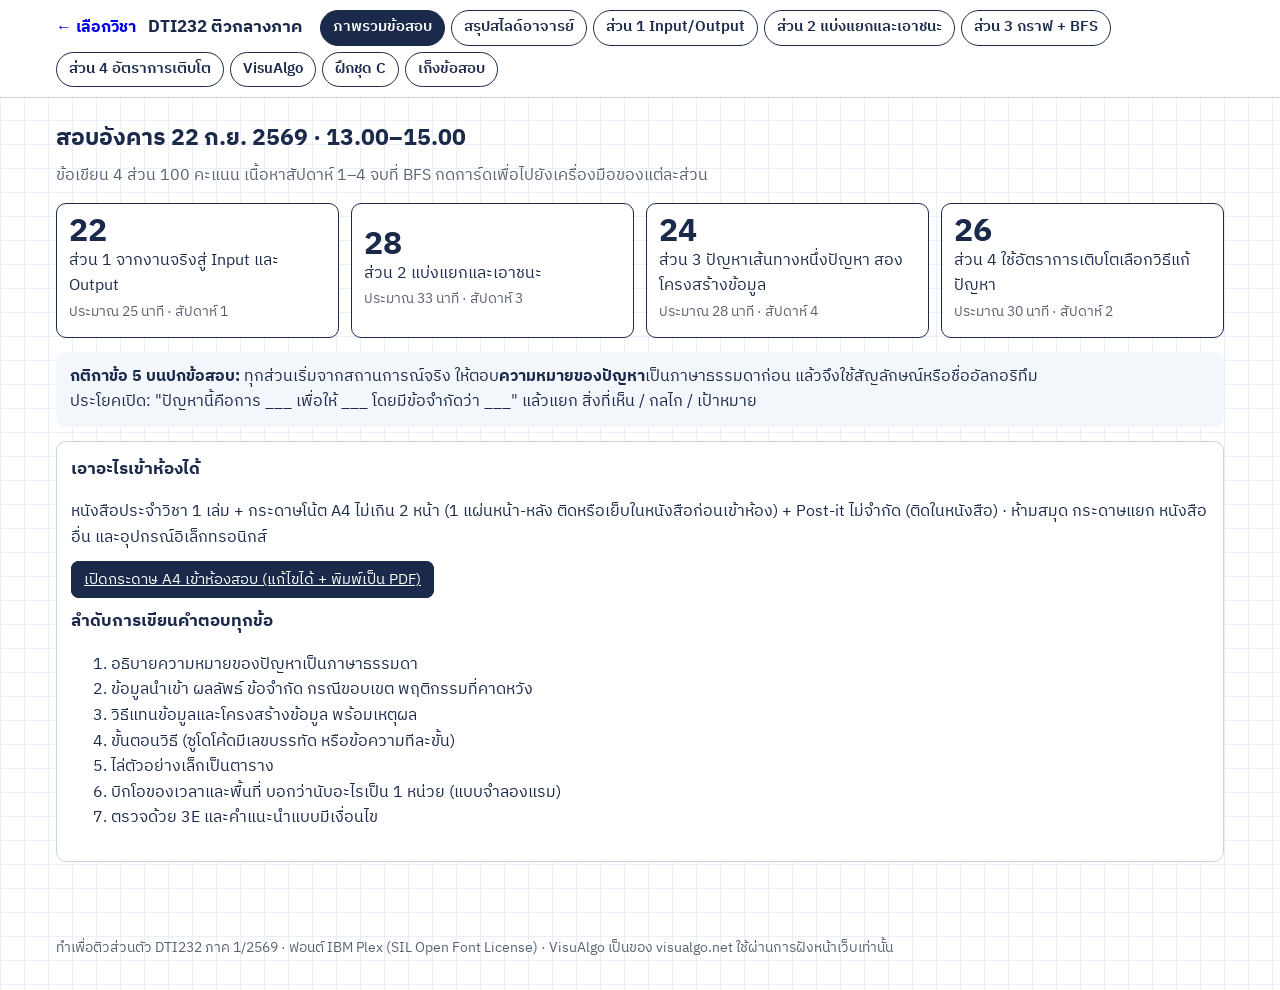
==== dti232/index.html @ 4b749c67 "Expand DTI232 tutor into multi-subject TutorHub" ====
<!DOCTYPE html>
<html lang="th">
<head>
<meta charset="utf-8">
<meta name="viewport" content="width=device-width, initial-scale=1, viewport-fit=cover">
<title>DTI232 ติวสอบกลางภาค</title>
<style>
@font-face{font-family:Plex;src:url(../fonts/ibm-plex-sans-thai-thai-400-normal.woff2);font-weight:400;unicode-range:U+0E00-0E7F}
@font-face{font-family:Plex;src:url(../fonts/ibm-plex-sans-thai-thai-600-normal.woff2);font-weight:600;unicode-range:U+0E00-0E7F}
@font-face{font-family:Plex;src:url(../fonts/ibm-plex-sans-thai-thai-700-normal.woff2);font-weight:700;unicode-range:U+0E00-0E7F}
@font-face{font-family:Plex;src:url(../fonts/ibm-plex-sans-thai-latin-400-normal.woff2);font-weight:400}
@font-face{font-family:Plex;src:url(../fonts/ibm-plex-sans-thai-latin-600-normal.woff2);font-weight:600}
@font-face{font-family:Plex;src:url(../fonts/ibm-plex-sans-thai-latin-700-normal.woff2);font-weight:700}
@font-face{font-family:PlexMono;src:url(../fonts/ibm-plex-mono-latin-400-normal.woff2);font-weight:400}
@font-face{font-family:PlexMono;src:url(../fonts/ibm-plex-mono-latin-600-normal.woff2);font-weight:600}
:root{
  --paper:#FFFFFF;--grid:#E8EFF8;--ink:#1B2A4A;--graphite:#5A6270;--line:#C9D3E0;--soft:#F3F7FC;
  --undiscovered:#C7CDD6;--discovered:#FFD84D;--explored:#34A56F;--focus:#2F6FEB;--warn:#C2410C;
  --sans:Plex,"Noto Sans Thai","Sukhumvit Set",Tahoma,sans-serif;--mono:PlexMono,ui-monospace,Menlo,Consolas,monospace;
}
@media (prefers-color-scheme:dark){:root{
  --paper:#0F1726;--grid:#17223A;--ink:#E4EAF5;--graphite:#9AA6B8;--line:#2C3A55;--soft:#16213A;
  --undiscovered:#4A5568;--discovered:#E5B800;--explored:#2F9A66;--focus:#6FA0FF;--warn:#FB923C;}}
*,*::before,*::after{box-sizing:border-box}
body{margin:0;font-family:var(--sans);color:var(--ink);font-size:16px;line-height:1.6;background-color:var(--paper);
  background-image:linear-gradient(var(--grid) 1px,transparent 1px),linear-gradient(90deg,var(--grid) 1px,transparent 1px);background-size:24px 24px}
.top{position:sticky;top:0;z-index:5;background:var(--paper);border-bottom:1.5px solid var(--line)}
.top .in{max-width:1200px;margin:0 auto;padding:10px 16px;display:flex;gap:6px;flex-wrap:wrap;align-items:center}
.top h1{font-size:1.05rem;margin:0 12px 0 0;white-space:nowrap}
.top button{font:inherit;font-size:.92rem;font-weight:600;border:1.5px solid var(--ink);background:var(--paper);color:var(--ink);padding:5px 12px;border-radius:999px;cursor:pointer}
.top button[aria-selected=true]{background:var(--ink);color:var(--paper)}
main{max-width:1200px;margin:0 auto;padding:18px 16px 60px}
.panel{display:none}.panel.on{display:block}
h2{font-size:1.45rem;margin:4px 0 6px}
h3{font-size:1.08rem;margin:0 0 8px}
.lead{color:var(--graphite);max-width:75ch;margin:0 0 14px}
.sheet{background:var(--paper);border:1.5px solid var(--line);border-radius:10px;padding:14px;margin-bottom:16px}
.bench{display:grid;grid-template-columns:minmax(0,1fr) minmax(0,1.1fr);gap:16px}
@media (max-width:880px){.bench{grid-template-columns:1fr}}
.row{display:flex;gap:8px;flex-wrap:wrap;align-items:center;margin:8px 0}
.btn{font:inherit;font-size:.93rem;border:1.5px solid var(--ink);background:var(--paper);color:var(--ink);padding:5px 12px;border-radius:8px;cursor:pointer}
.btn.main{background:var(--ink);color:var(--paper)}.btn:disabled{opacity:.4;cursor:default}
button:focus-visible,select:focus-visible,input:focus-visible,summary:focus-visible{outline:3px solid var(--focus);outline-offset:2px}
select,input[type=text],input[type=number]{font:inherit;border:1.5px solid var(--line);background:var(--paper);color:var(--ink);border-radius:8px;padding:5px 8px}
input.mono,input[type=number]{font-family:var(--mono)}
.hint{color:var(--graphite);font-size:.9rem;margin:6px 0 0}
.scroll{overflow-x:auto}
table{border-collapse:collapse;font-size:.92rem}
.t{width:100%}.t th,.t td{border:1px solid var(--line);padding:5px 8px;text-align:left;vertical-align:top}
.t th{background:var(--soft);font-weight:600}
.t tr.now td{background:color-mix(in srgb,var(--discovered) 24%,transparent)}
.mx td,.mx th{width:34px;height:34px;text-align:center;border:1px solid var(--line);font-family:var(--mono)}
.mx th{color:var(--graphite);font-weight:400}
.mx td button{width:100%;height:100%;border:0;background:transparent;color:var(--ink);font:inherit;cursor:pointer}
.mx td.one button{font-weight:600}.mx td.diag{background:var(--soft)}
.mx tr.scan td{background:color-mix(in srgb,var(--discovered) 30%,transparent)}
.mx td.hit{background:var(--discovered)!important;color:#1B2A4A}
.mono{font-family:var(--mono)}
pre.code{font-family:var(--mono);font-size:.84rem;background:var(--soft);border-radius:8px;padding:10px;margin:8px 0 0;overflow-x:auto;line-height:1.5}
pre.code .hl{background:var(--discovered);color:#1B2A4A;border-radius:3px}
.legend{display:flex;gap:14px;flex-wrap:wrap;font-size:.88rem;color:var(--graphite)}
.dot{display:inline-block;width:12px;height:12px;border-radius:50%;margin-right:5px;vertical-align:-1px;border:1.5px solid var(--ink)}
.queue{display:flex;gap:4px;flex-wrap:wrap;min-height:32px;align-items:center;font-family:var(--mono)}
.queue span{border:1.5px solid var(--ink);padding:1px 10px;border-radius:6px;background:var(--discovered);color:#1B2A4A}
.queue em{color:var(--graphite);font-style:normal}
svg text{font-family:var(--mono)}
.facts{display:grid;grid-template-columns:repeat(auto-fit,minmax(140px,1fr));gap:8px;margin-top:10px}
.fact{border:1px dashed var(--line);border-radius:8px;padding:7px}.fact b{display:block;font-size:1.1rem}.fact small{color:var(--graphite)}
.alist{font-family:var(--mono);font-size:.92rem;line-height:1.7}
.lvl{display:flex;gap:8px;flex-wrap:wrap;margin:6px 0}.lvlname{font-size:.85rem;color:var(--graphite);width:100%}
.chunk{display:flex;border:1.5px solid var(--ink);border-radius:6px;overflow:hidden;font-family:var(--mono)}
.chunk span{padding:2px 8px;border-right:1px solid var(--line)}.chunk span:last-child{border-right:0}
.chunk.new{background:color-mix(in srgb,var(--explored) 22%,transparent)}
.log{font-size:.92rem;margin:6px 0 0;padding-left:18px}
.ok{color:var(--explored);font-weight:600}.bad{color:var(--warn);font-weight:600}
.parts{display:grid;grid-template-columns:repeat(auto-fit,minmax(230px,1fr));gap:12px}
.part{border:1.5px solid var(--ink);border-radius:10px;padding:12px;background:var(--paper);cursor:pointer;text-align:left;font:inherit;color:inherit}
.part b.pts{font-size:2rem;line-height:1;display:block}
.rule{border-left:0;background:var(--soft);border-radius:10px;padding:12px 14px;margin:14px 0}
details{border:1.5px solid var(--line);border-radius:10px;padding:8px 12px;margin:8px 0;background:var(--paper)}
details summary{cursor:pointer;font-weight:600}
details[open] summary{margin-bottom:6px}
.frame{width:100%;height:640px;border:1.5px solid var(--line);border-radius:10px;background:#fff}
.bars{display:grid;gap:6px;margin-top:8px}
.bar{display:grid;grid-template-columns:210px 1fr 150px;gap:8px;align-items:center;font-size:.9rem}
.bar i{display:block;height:16px;background:var(--ink);border-radius:3px}
.bar.best i{background:var(--explored)}
@media (max-width:640px){.bar{grid-template-columns:1fr}.frame{height:520px}}
footer{max-width:1200px;margin:0 auto;padding:0 16px 30px;color:var(--graphite);font-size:.85rem}
@media (prefers-reduced-motion:reduce){*{transition:none!important}}
</style>
<style>
.alv{display:flex;flex-direction:column;gap:6px;font-family:var(--mono)}
.alrow{display:flex;align-items:center;gap:0;flex-wrap:wrap;opacity:.25}
.alrow.on{opacity:1}.alrow.cur{background:color-mix(in srgb,var(--discovered) 25%,transparent);border-radius:6px}
.alhead{width:34px;height:30px;border:1.8px solid var(--ink);display:grid;place-items:center;font-weight:600;background:var(--soft)}
.alarrow{width:22px;height:2px;background:var(--ink);position:relative;margin:0 2px}
.alarrow::after{content:"";position:absolute;right:-1px;top:-4px;border-left:7px solid var(--ink);border-top:5px solid transparent;border-bottom:5px solid transparent}
.alnode{width:30px;height:30px;border:1.8px solid var(--warn);border-radius:50%;display:grid;place-items:center;color:var(--warn);font-weight:600}
.alnull{color:var(--warn);font-weight:600;margin-left:2px}
.kind{display:inline-block;border:1.5px solid var(--ink);border-radius:999px;padding:1px 10px;font-weight:600;font-size:.9rem}
.anim{position:relative;height:330px;margin-top:10px;border-bottom:1.5px solid var(--line)}
.anim .lab{position:absolute;left:0;font-size:.8rem;color:var(--graphite)}
.bar2{position:absolute;bottom:0;display:flex;align-items:flex-end;justify-content:center;transition:transform .35s ease,height .35s ease,background-color .2s;border-radius:4px 4px 0 0;background:var(--undiscovered);color:#1B2A4A;font-family:var(--mono);font-size:.8rem;font-weight:600}
.bar2 span{transform:translateY(-100%);position:absolute;top:0;color:var(--ink)}
.bar2.left{background:#8FB8F0}.bar2.right{background:#F2B880}.bar2.cmp{background:var(--discovered);outline:2.5px solid var(--ink)}
.bar2.placed{background:var(--explored)}.bar2.sorted{background:var(--explored)}.bar2.dim{opacity:.35}
.msg{font-size:1rem;min-height:1.6em;margin:8px 0}
.slides{counter-reset:s}
.sl{display:grid;grid-template-columns:44px 1fr auto;gap:10px;padding:7px 0;border-bottom:1px solid var(--line);align-items:start}
.sl .n{font-family:var(--mono);color:var(--graphite)}
.tag{font-size:.8rem;border-radius:999px;padding:1px 8px;border:1px solid var(--line);white-space:nowrap}
.tag.in{background:color-mix(in srgb,var(--explored) 20%,transparent)}.tag.out{color:var(--graphite)}
@media (prefers-reduced-motion:reduce){.bar2{transition:none}}
</style>
</head>
<body>
<div class="top"><div class="in" role="tablist">
  <a href="../index.html" style="font-weight:700;text-decoration:none;margin-right:6px">← เลือกวิชา</a>
  <h1>DTI232 ติวกลางภาค</h1>
  <button role="tab" aria-selected="true" data-tab="home">ภาพรวมข้อสอบ</button>
  <button role="tab" aria-selected="false" data-tab="slides">สรุปสไลด์อาจารย์</button>
  <button role="tab" aria-selected="false" data-tab="p1">ส่วน 1 Input/Output</button>
  <button role="tab" aria-selected="false" data-tab="p2">ส่วน 2 แบ่งแยกและเอาชนะ</button>
  <button role="tab" aria-selected="false" data-tab="p3">ส่วน 3 กราฟ + BFS</button>
  <button role="tab" aria-selected="false" data-tab="p4">ส่วน 4 อัตราการเติบโต</button>
  <button role="tab" aria-selected="false" data-tab="va">VisuAlgo</button>
  <button role="tab" aria-selected="false" data-tab="px">ฝึกชุด C</button>
  <button role="tab" aria-selected="false" data-tab="predict">เก็งข้อสอบ</button>
</div></div>

<main>
<!-- ============ HOME ============ -->
<section class="panel on" id="home">
  <h2>สอบอังคาร 22 ก.ย. 2569 · 13.00–15.00</h2>
  <p class="lead">ข้อเขียน 4 ส่วน 100 คะแนน เนื้อหาสัปดาห์ 1–4 จบที่ BFS กดการ์ดเพื่อไปยังเครื่องมือของแต่ละส่วน</p>
  <div class="parts">
    <button class="part" data-go="p1"><b class="pts">22</b>ส่วน 1 จากงานจริงสู่ Input และ Output<br><small class="hint">ประมาณ 25 นาที · สัปดาห์ 1</small></button>
    <button class="part" data-go="p2"><b class="pts">28</b>ส่วน 2 แบ่งแยกและเอาชนะ<br><small class="hint">ประมาณ 33 นาที · สัปดาห์ 3</small></button>
    <button class="part" data-go="p3"><b class="pts">24</b>ส่วน 3 ปัญหาเส้นทางหนึ่งปัญหา สองโครงสร้างข้อมูล<br><small class="hint">ประมาณ 28 นาที · สัปดาห์ 4</small></button>
    <button class="part" data-go="p4"><b class="pts">26</b>ส่วน 4 ใช้อัตราการเติบโตเลือกวิธีแก้ปัญหา<br><small class="hint">ประมาณ 30 นาที · สัปดาห์ 2</small></button>
  </div>
  <div class="rule"><b>กติกาข้อ 5 บนปกข้อสอบ:</b> ทุกส่วนเริ่มจากสถานการณ์จริง ให้ตอบ<b>ความหมายของปัญหา</b>เป็นภาษาธรรมดาก่อน แล้วจึงใช้สัญลักษณ์หรือชื่ออัลกอริทึม<br>ประโยคเปิด: "ปัญหานี้คือการ ___ เพื่อให้ ___ โดยมีข้อจำกัดว่า ___" แล้วแยก สิ่งที่เห็น / กลไก / เป้าหมาย</div>
  <div class="sheet">
    <h3>เอาอะไรเข้าห้องได้</h3>
    <p>หนังสือประจำวิชา 1 เล่ม + กระดาษโน้ต A4 ไม่เกิน 2 หน้า (1 แผ่นหน้า-หลัง ติดหรือเย็บในหนังสือก่อนเข้าห้อง) + Post-it ไม่จำกัด (ติดในหนังสือ) · ห้ามสมุด กระดาษแยก หนังสืออื่น และอุปกรณ์อิเล็กทรอนิกส์</p>
    <p><a class="btn main" href="a4.html" target="_blank" rel="noopener">เปิดกระดาษ A4 เข้าห้องสอบ (แก้ไขได้ + พิมพ์เป็น PDF)</a></p>
    <h3 style="margin-top:12px">ลำดับการเขียนคำตอบทุกข้อ</h3>
    <ol>
      <li>อธิบายความหมายของปัญหาเป็นภาษาธรรมดา</li>
      <li>ข้อมูลนำเข้า ผลลัพธ์ ข้อจำกัด กรณีขอบเขต พฤติกรรมที่คาดหวัง</li>
      <li>วิธีแทนข้อมูลและโครงสร้างข้อมูล พร้อมเหตุผล</li>
      <li>ขั้นตอนวิธี (ซูโดโค้ดมีเลขบรรทัด หรือข้อความทีละขั้น)</li>
      <li>ไล่ตัวอย่างเล็กเป็นตาราง</li>
      <li>บิกโอของเวลาและพื้นที่ บอกว่านับอะไรเป็น 1 หน่วย (แบบจำลองแรม)</li>
      <li>ตรวจด้วย 3E และคำแนะนำแบบมีเงื่อนไข</li>
    </ol>
  </div>
</section>

<!-- ============ PROF SLIDES ============ -->
<section class="panel" id="slides">
  <h2>สรุปสไลด์อาจารย์ 2 ชุด และจะดูตัวอย่างได้ที่ไหน</h2>
  <p class="lead">ใช้คู่กับสไลด์ติวที่ทำไว้ แถบสีเขียว = ออกสอบ · สีเทา = สัปดาห์หลังกลางภาค ไม่ต้องอ่าน</p>
  <div class="sheet"><h3>ชุดที่ 1 · อัลกอริทึมสำหรับกราฟ I (15 หน้า)</h3><div class="slides" id="sg"></div></div>
  <div class="sheet"><h3>ชุดที่ 2 · The 1,000 Chicken Logistics Mission (13 หน้า)</h3><div class="slides" id="sc"></div></div>
</section>

<!-- ============ PART 1 ============ -->
<section class="panel" id="p1">
  <h2>ส่วน 1 · จากงานจริงสู่ Input และ Output</h2>
  <p class="lead">อ่านสถานการณ์ ลองเขียนคำตอบบนกระดาษก่อน แล้วค่อยเปิดดูตัวอย่างคำตอบ</p>
  <div class="sheet">
    <h3>แม่แบบ (แบบหนังสือหน้า 15)</h3>
    <pre class="code">Input : กำหนดให้ C เป็นเซตของ ___ โดยที่ C = {c1, c2, …, cN} และ ci = (รหัส, ___, ___)
Output: ___ โดยที่ ___          เช่น C' = {c'1 ≤ c'2 ≤ … ≤ c'N}  หรือ  "ตำแหน่ง / null"
Constraints: ขนาดสูงสุด · ความจุ · ทรัพยากรที่ใช้พร้อมกันได้
Edge cases : ไม่มีข้อมูล · มี 1 ตัว · ซ้ำหมด · ติดลบหมด · ไม่พบ · เกินความจุ
Expected   : ต้องจบการทำงาน · ไม่มีข้อมูลหาย/ซ้ำ</pre>
  </div>
  <div id="scen"></div>
</section>

<!-- ============ PART 2 ============ -->
<section class="panel" id="p2">
  <h2>ส่วน 2 · แบ่งแยกและเอาชนะ</h2>
  <p class="lead">แบ่ง → แก้ย่อยจนถึงกรณีฐาน → รวม · ใส่ข้อมูลเองได้ทุกเครื่องมือ</p>

  <div class="sheet">
    <h3>Merge Sort แบบแอนิเมชัน</h3>
    <label for="msin">ข้อมูล (คั่นด้วยจุลภาค 2–16 ตัว)</label>
    <input type="text" class="mono" id="msin" style="width:100%" value="180, 95, 240, 60, 130, 75, 150, 70">
    <div class="row">
      <button class="btn" data-ms="180, 95, 240, 60, 130, 75, 150, 70">การบ้าน 8 โซน</button>
      <button class="btn" data-ms="52, 38, 71, 45, 60, 33, 49, 58">ชุด C รถ 8 คัน</button>
      <button class="btn" data-ms="45, 12, 88, 30, 67, 5, 23, 50">ชุด A</button>
      <button class="btn" data-ms="38, 27, 43, 3, 9, 82, 10">7 ตัว (จำนวนคี่)</button>
      <button class="btn main" id="msGo">ใช้ข้อมูลนี้</button>
    </div>
    <div class="row">
      <button class="btn" id="aPrev">ย้อน</button>
      <button class="btn main" id="aPlay">เล่น</button>
      <button class="btn" id="aNext">ขั้นถัดไป</button>
      <button class="btn" id="aEnd">ข้ามไปจบ</button>
      <label>ความเร็ว <input type="range" id="aSpeed" min="150" max="1600" value="700" style="vertical-align:middle"></label>
    </div>
    <div class="legend"><span><i class="dot" style="background:#8FB8F0"></i>ส่วนซ้าย</span><span><i class="dot" style="background:#F2B880"></i>ส่วนขวา</span><span><i class="dot" style="background:var(--discovered)"></i>กำลังเทียบ</span><span><i class="dot" style="background:var(--explored)"></i>รวมเสร็จ/เรียงแล้ว</span></div>
    <div class="msg" id="aMsg"></div>
    <div class="anim" id="anim"></div>
    <p class="hint" id="aStat"></p>
    <details><summary>Merge Sort แบบเขียนเป็นข้อความ ห้ามวาดรูป (Task 2)</summary>
<pre class="code">Input : C = c1, …, cN ที่ยังไม่เรียง       Output: C' โดยที่ c'1 ≤ c'2 ≤ … ≤ c'N
ขั้นที่ 1 แบ่ง C เป็น C_left = c1…c⌊N/2⌋ และ C_right = c⌊N/2⌋+1…cN
ขั้นที่ 2 ทำขั้นที่ 1 ซ้ำกับแต่ละส่วนจนเหลือข้อมูล 1 ตัว (1 ตัวถือว่าเรียงแล้ว = กรณีฐาน)
ขั้นที่ 3 รวมสองส่วนที่เรียงแล้ว: ตั้ง i = 1, j = 1
          ถ้า C_left[i] ≤ C_right[j] ต่อ C_left[i] ท้ายผลลัพธ์ แล้ว i = i + 1
          มิฉะนั้น ต่อ C_right[j] ท้ายผลลัพธ์ แล้ว j = j + 1
          เมื่อส่วนใดหมด ต่อข้อมูลที่เหลือของอีกส่วนทั้งหมดท้ายผลลัพธ์
ขั้นที่ 4 ทำขั้นที่ 3 กับคู่ที่แบ่งมาจากส่วนเดียวกัน จากเล็กไปใหญ่ จนเหลือลำดับเดียว</pre></details>
  </div>

  <div class="sheet">
    <h3>Merge Sort แบบต้นไม้ (เหมือนเขียนในกระดาษ)</h3>
    <div id="msDivide"></div>
    <div class="row"><button class="btn" id="msPrev">ย้อน</button><button class="btn main" id="msNext">รวมคู่ถัดไป</button><button class="btn" id="msAll">แสดงทั้งหมด</button></div>
    <div id="msMerge"></div><ol class="log" id="msLog"></ol><p class="hint" id="msSum"></p>
  </div>

  <div class="sheet">
    <h3>Binary Search บนผลลัพธ์ที่เรียงแล้ว</h3>
    <div class="row"><label for="bsT">ค้นหา</label><input type="text" class="mono" id="bsT" value="130" style="width:110px"><button class="btn main" id="bsGo">ค้น</button></div>
    <div class="scroll"><table class="t" id="bsTable"></table></div><p class="hint" id="bsSum"></p>
  </div>

  <div class="sheet">
    <h3>Karatsuba ทุกการเรียกซ้ำ</h3>
    <div class="row"><label for="kx">X</label><input type="text" class="mono" id="kx" value="1234" style="width:130px"><label for="ky">Y</label><input type="text" class="mono" id="ky" value="5678" style="width:130px"></div>
    <div class="row">
      <button class="btn" data-k="12,56">12 × 56</button><button class="btn" data-k="1234,5678">1234 × 5678</button>
      <button class="btn" data-k="123,45">123 × 45 หลักคี่</button><button class="btn" data-k="38,47">38 × 47</button>
      <button class="btn" data-k="1356,2461">1356 × 2461</button><button class="btn main" id="kGo">คำนวณ</button>
    </div>
    <div class="row"><button class="btn" id="kPrev">ย้อน</button><button class="btn main" id="kNext">เปิดการเรียกถัดไป</button><button class="btn" id="kAll">แสดงทั้งหมด</button></div>
    <div class="scroll"><table class="t" id="ktable"></table></div><p class="hint" id="ksum"></p>
    <details><summary>ความหมาย + ซูโดโค้ด</summary>
<pre class="code">ผ่าเลข X = a·10^k + b , Y = c·10^k + d
XY = ac·10^2k + (ad+bc)·10^k + bd       ← ต้องคูณ 4 ครั้ง
แต่ ad+bc = (a+b)(c+d) − ac − bd        ← เหลือ 3 ครั้ง: P=ac  Q=bd  R=(a+b)(c+d)

KARATSUBA(X, Y)
 1. n ← จำนวนหลักของ X          2. m ← จำนวนหลักของ Y
    ถ้า n = 1 หรือ m = 1 ให้ return X × Y        ← กรณีฐาน
 3. k ← ceil(max(n, m) / 2)
 4. a ← floor(X / 10^k)          5. b ← X mod 10^k
 6. c ← floor(Y / 10^k)          7. d ← Y mod 10^k
 8. P ← KARATSUBA(a, c)          9. Q ← KARATSUBA(b, d)
10. R ← KARATSUBA(a+b, c+d)     11. S ← R − P − Q
12. M ← P × 10^(2k) + S × 10^k + Q            13. return M
T(n) = 3T(n/2) + Θ(n) = Θ(n^1.585)   (คูณแบบตั้งหลัก Θ(n²))</pre></details>
  </div>
</section>

<!-- ============ PART 3 ============ -->
<section class="panel" id="p3">
  <h2>ส่วน 3 · ปัญหาเส้นทางหนึ่งปัญหา สองโครงสร้างข้อมูล</h2>
  <p class="lead">เลือกกราฟตัวอย่าง (วางตำแหน่งจุดตามรูปในหนังสือและสไลด์) · แปลงเมทริกซ์เป็นรายการประชิดทีละแถว · ไล่ BFS ทีละขั้น · กดช่องเมทริกซ์เพื่อแก้กราฟ</p>
  <div class="sheet">
    <div class="row">
      <label for="preset">กราฟ</label>
      <select id="preset"></select>
      <label for="start">เริ่ม BFS ที่</label><select id="start"></select>
      <span class="kind" id="kind"></span>
    </div>
    <p class="hint" id="pdesc"></p>
  </div>
  <div class="bench">
    <div class="sheet">
      <h3>1. เมทริกซ์ประชิด</h3>
      <div class="scroll"><table class="mx" id="mx"></table></div>
      <p class="hint" id="mxhint"></p>
      <div class="facts" id="facts"></div>
    </div>
    <div class="sheet">
      <h3>2. กราฟ</h3>
      <div class="legend"><span><i class="dot" style="background:var(--undiscovered)"></i>ยังไม่พบ</span><span><i class="dot" style="background:var(--discovered)"></i>พบแล้ว (อยู่ในคิว)</span><span><i class="dot" style="background:var(--explored)"></i>สำรวจแล้ว</span></div>
      <svg id="graph" viewBox="0 0 440 330" width="100%" role="img" aria-label="กราฟ"><defs><marker id="ar" viewBox="0 0 10 10" refX="9" refY="5" markerWidth="7" markerHeight="7" orient="auto-start-reverse"><path d="M0,0 L10,5 L0,10 z" fill="currentColor"/></marker></defs><g id="gg"></g></svg>
    </div>
  </div>
  <div class="sheet">
    <h3>3. แปลงเมทริกซ์เป็นรายการประชิด (Adjacency List)</h3>
    <p class="hint" id="alhow"></p>
    <div class="row"><button class="btn" id="lPrev">ย้อน</button><button class="btn main" id="lNext">แปลงแถวถัดไป</button><button class="btn" id="lAll">แสดงทั้งหมด</button></div>
    <p class="msg" id="lMsg"></p>
    <div class="alv" id="alv"></div>
  </div>
  <div class="sheet">
    <h3>4. ไล่ BFS</h3>
    <div><b>คิว</b> <span class="hint">(หัวคิวซ้าย)</span></div><div class="queue" id="queue"></div>
    <div class="row"><button class="btn" id="bPrev">ย้อน</button><button class="btn main" id="bNext">ขั้นถัดไป</button><button class="btn" id="bAll">แสดงทั้งหมด</button><button class="btn" id="bReset">เริ่มใหม่</button></div>
    <div class="facts" id="cost"></div>
    <div class="scroll" style="margin-top:10px"><table class="t" id="btrace"></table></div>
    <p class="hint" id="bsum"></p><pre class="code" id="bcode"></pre>
  </div>
  <div class="sheet">
    <h3>5. เทียบสองโครงสร้างด้วยตัวเลขจริง</h3>
    <div class="row"><label>จำนวนจุด V <input type="number" id="gV" value="10000" min="1" style="width:120px"></label><label>เส้นต่อจุดเฉลี่ย <input type="number" id="gD" value="3" min="0" style="width:90px"></label></div>
    <div id="gOut"></div>
  </div>
</section>

<!-- ============ PART 4 ============ -->
<section class="panel" id="p4">
  <h2>ส่วน 4 · ใช้อัตราการเติบโตเลือกวิธีแก้ปัญหา</h2>
  <p class="lead">ไม่มีวิธีที่ดีที่สุดเสมอ ต้องแทนตัวเลขของสถานการณ์จริง เปลี่ยน n และ k แล้วดูว่าคำตอบเปลี่ยนเมื่อไร</p>
  <div class="sheet">
    <div class="row">
      <label>n (จำนวนข้อมูล) <input type="number" id="n4" value="1000000" min="1" style="width:140px"></label>
      <label>k (จำนวนครั้งที่ค้น) <input type="number" id="k4" value="1000" min="1" style="width:110px"></label>
      <label>ความเร็วเครื่อง (ครั้ง/วินาที) <input type="number" id="s4" value="100000000" min="1" style="width:150px"></label>
    </div>
    <p class="hint">ตัวเลขเป็นการประมาณภายใต้แบบจำลองแรม (1 คำสั่ง = 1 หน่วย) ละแคช หน่วยความจำ และค่าคงที่ ในข้อสอบให้เขียนข้อสมมตินี้ด้วย</p>
  </div>
  <div class="sheet"><h3>งาน A: ตรวจว่ามีรหัสซ้ำหรือไม่</h3><div id="outA"></div></div>
  <div class="sheet"><h3>งาน B: ค้นรหัส k ครั้ง</h3><div id="outB"></div></div>
  <div class="sheet"><h3>เมื่อข้อมูลเพิ่มขึ้น งานของแต่ละแบบเพิ่มขึ้นเท่าไร</h3><div class="scroll"><table class="t" id="growth"></table></div></div>
  <div class="sheet">
    <h3>หาบิกโอจากซูโดโค้ด</h3>
    <div class="scroll"><table class="t">
      <tr><th>รูปแบบ</th><th>จำนวนรอบ</th><th>บิกโอ</th></tr>
      <tr><td>คำสั่งเดี่ยว (บวก ลบ คูณ หาร mod เปรียบเทียบ if อ่าน/เขียน)</td><td>1</td><td>O(1)</td></tr>
      <tr><td>วนตั้งแต่ 1 ถึง n</td><td>n</td><td>O(n)</td></tr>
      <tr><td>ลูปซ้อน n × n ให้คูณ</td><td>n²</td><td>O(n²)</td></tr>
      <tr><td>ลูปเขียนต่อกัน n แล้ว n ให้บวก</td><td>2n</td><td>O(n)</td></tr>
      <tr><td>หารครึ่งหรือคูณสองทุกรอบ</td><td>log₂n</td><td>O(log n)</td></tr>
      <tr><td>เทียบทุกคู่ i &lt; j</td><td>n(n−1)/2</td><td>O(n²)</td></tr>
    </table></div>
    <p class="hint">ลดรูปโดยตัดตัวคูณและพจน์ที่โตช้ากว่า เช่น 3n² + 100n + 6 = O(n²) · ตามที่อาจารย์สอน O = worst, Θ = average, Ω = best และ c คือจุดบนแกน n ที่ตั้งแต่ c เป็นต้นไปเงื่อนไขเป็นจริง</p>
  </div>
</section>

<!-- ============ VISUALGO ============ -->
<section class="panel" id="va">
  <h2>VisuAlgo เฉพาะส่วนที่ออกสอบ</h2>
  <p class="lead">ต้องต่ออินเทอร์เน็ต ถ้ากรอบด้านล่างว่าง ให้กด "เปิดในแท็บใหม่"</p>
  <div class="row">
    <button class="btn main" data-va="0">Merge Sort</button>
    <button class="btn" data-va="1">Adjacency Matrix / List</button>
    <button class="btn" data-va="2">BFS</button>
  </div>
  <div class="sheet">
    <p id="vaHow"></p>
    <div class="row"><a class="btn" id="vaOpen" target="_blank" rel="noopener">เปิดในแท็บใหม่</a></div>
    <iframe class="frame" id="vaFrame" title="VisuAlgo" loading="lazy" referrerpolicy="no-referrer"></iframe>
  </div>
</section>

<!-- ============ PREDICT ============ -->
<section class="panel" id="predict">
  <h2>เก็งข้อสอบ</h2>
  <p class="lead">เป็นการเดาจากหลักฐาน ไม่ใช่ข้อสอบจริง · 🟢 ยืนยันแล้ว · 🟡 หลักฐานอ้อม · 🔴 เดา</p>
  <div class="sheet"><h3>ตรวจการเก็งกับปกข้อสอบจริง</h3>
    <div class="scroll"><table class="t">
      <tr><th>ส่วน (คะแนน)</th><th>หัวข้อจริงบนปก</th><th>สิ่งที่เก็งไว้</th><th>ฝึกได้ที่</th></tr>
      <tr><td>1 (22)</td><td>จากงานจริงสู่ Input และ Output</td><td>🟢 ระบุ I/O + 3E ของสถานการณ์</td><td>แท็บส่วน 1 · ชุด C ส่วน 1</td></tr>
      <tr><td>2 (28)</td><td>แบ่งแยกและเอาชนะ</td><td>🟡 Merge Sort, Binary Search, Karatsuba (อาจารย์เน้นหลักคี่/หลักไม่เท่า)</td><td>แท็บส่วน 2 · ชุด C ส่วน 2</td></tr>
      <tr><td>3 (24)</td><td>ปัญหาเส้นทางหนึ่งปัญหา สองโครงสร้างข้อมูล</td><td>🟢 ให้เมทริกซ์ → วาดกราฟ → รายการประชิด → BFS · หมู่บ้าน 10,000</td><td>แท็บส่วน 3 · ชุด C ส่วน 3</td></tr>
      <tr><td>4 (26)</td><td>ใช้อัตราการเติบโตเลือกวิธีแก้ปัญหา</td><td>🟡 แทน n จริง เทียบวิธี จุดเปลี่ยน k ≈ log₂n</td><td>แท็บส่วน 4 · ชุด C ส่วน 4</td></tr>
    </table></div>
    <p class="hint">เดาผิด: รูปแบบปรนัย/จับคู่ (ของจริงเป็นข้อเขียน 4 ส่วน) และกติกาเอาเข้าห้อง (ของจริงให้ A4 1 แผ่น + Post-it)</p>
  </div>
  <div class="sheet"><h3>แนวที่น่าออก</h3>
    <div class="scroll"><table class="t">
      <tr><th>แนว</th><th>โอกาส</th><th>หลักฐาน</th></tr>
      <tr><td>ให้เมทริกซ์ → วาดกราฟ → รายการประชิด → ไล่ BFS</td><td>สูงมาก</td><td>🟢 อาจารย์พูดในคาบ + Task 5</td></tr>
      <tr><td>เลือกรายการหรือเมทริกซ์ + บิกโอ + 3E</td><td>สูงมาก</td><td>🟡 คำถามท้ายคาบ น.28</td></tr>
      <tr><td>เขียน/หาจุดผิดในซูโดโค้ด BFS + วิเคราะห์ RAM</td><td>สูงมาก</td><td>🟡 Task 5 สั่ง 3 ข้อ</td></tr>
      <tr><td>ระบุ Input / Output / ข้อจำกัด / กรณีขอบเขต</td><td>สูงมาก</td><td>🟢 ปกข้อสอบส่วน 1 + Task 4</td></tr>
      <tr><td>ไล่ Karatsuba (รวมหลักคี่/หลักไม่เท่า)</td><td>สูง</td><td>🟡 ชีตแจก + OneNote อาจารย์</td></tr>
      <tr><td>ไล่ Merge Sort / เขียนเป็นข้อความห้ามวาดรูป</td><td>สูง</td><td>🟢 Task 1–2</td></tr>
      <tr><td>แทนตัวเลขจริงเลือกวิธี (ตรวจซ้ำ, ค้น k ครั้ง)</td><td>สูง</td><td>🟢 ปกข้อสอบส่วน 4</td></tr>
      <tr><td>3E วิจารณ์วิธีแก้ปัญหา · แก้สาเหตุหรือย้ายปัญหา</td><td>สูง</td><td>🟡 คำถามท้ายคาบ น.14</td></tr>
      <tr><td>PRAM: Sₚ, Eₚ, W, T∞</td><td>ปานกลาง</td><td>🟡 คำถามท้ายคาบ น.21</td></tr>
      <tr><td>ส่วนประกอบเชื่อมโยง · กราฟสองส่วน</td><td>พอมี</td><td>🟡 หนังสือ น.28</td></tr>
    </table></div>
  </div>
</section>

<!-- ============ PRACTICE ============ -->
<section class="panel" id="px">
  <h2>ฝึกชุด C — ตามรูปแบบข้อสอบจริง</h2>
  <p class="lead">จับเวลา 2 ชั่วโมง ทำบนกระดาษ เริ่มทุกข้อด้วยความหมายของปัญหา แล้วค่อยเปิดเฉลย</p>
  <div id="setc"></div>
</section>
</main>
<footer>ทำเพื่อติวส่วนตัว DTI232 ภาค 1/2569 · ฟอนต์ IBM Plex (SIL Open Font License) · VisuAlgo เป็นของ visualgo.net ใช้ผ่านการฝังหน้าเว็บเท่านั้น</footer>
<script src="app.js"></script>
</body>
</html>
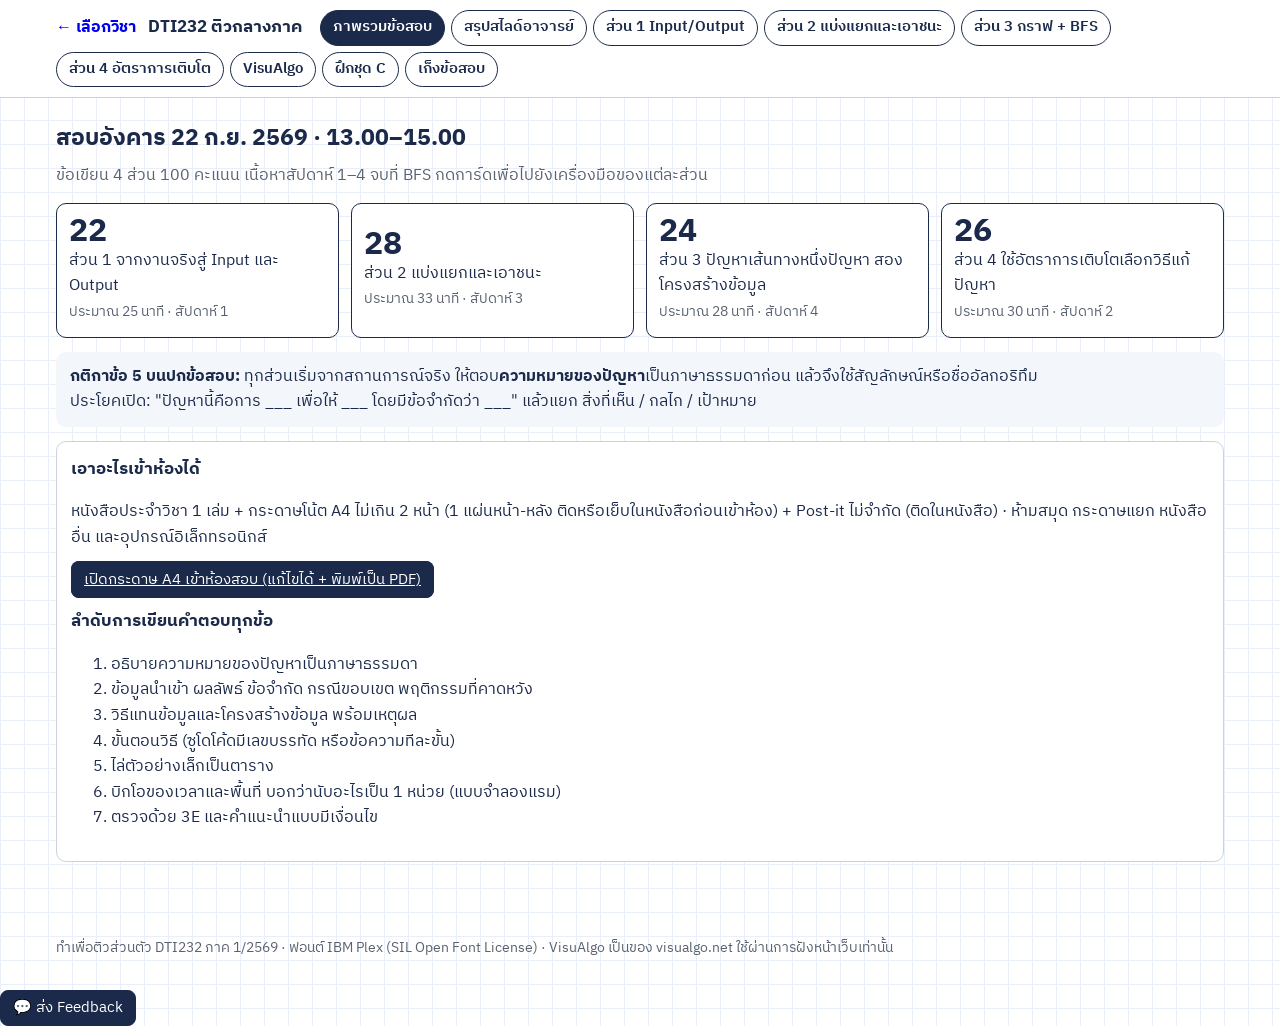
==== commit 41c32bc4: "Expand DTI286/PB287 content and wire up Feedback + Analytics - Rewrite quick/full/terms content for " ====
--- a/dti232/index.html
+++ b/dti232/index.html
@@ -2,6 +2,15 @@
 <html lang="th">
 <head>
 <meta charset="utf-8">
+<!-- Google tag (gtag.js) -->
+<script async src="https://www.googletagmanager.com/gtag/js?id=G-EE4KQJKJ57"></script>
+<script>
+  window.dataLayer = window.dataLayer || [];
+  function gtag(){dataLayer.push(arguments);}
+  gtag('js', new Date());
+
+  gtag('config', 'G-EE4KQJKJ57');
+</script>
 <meta name="viewport" content="width=device-width, initial-scale=1, viewport-fit=cover">
 <title>DTI232 ติวสอบกลางภาค</title>
 <style>
@@ -394,5 +403,6 @@
 </main>
 <footer>ทำเพื่อติวส่วนตัว DTI232 ภาค 1/2569 · ฟอนต์ IBM Plex (SIL Open Font License) · VisuAlgo เป็นของ visualgo.net ใช้ผ่านการฝังหน้าเว็บเท่านั้น</footer>
 <script src="app.js"></script>
+<script src="../shared/site-services.js"></script>
 </body>
 </html>
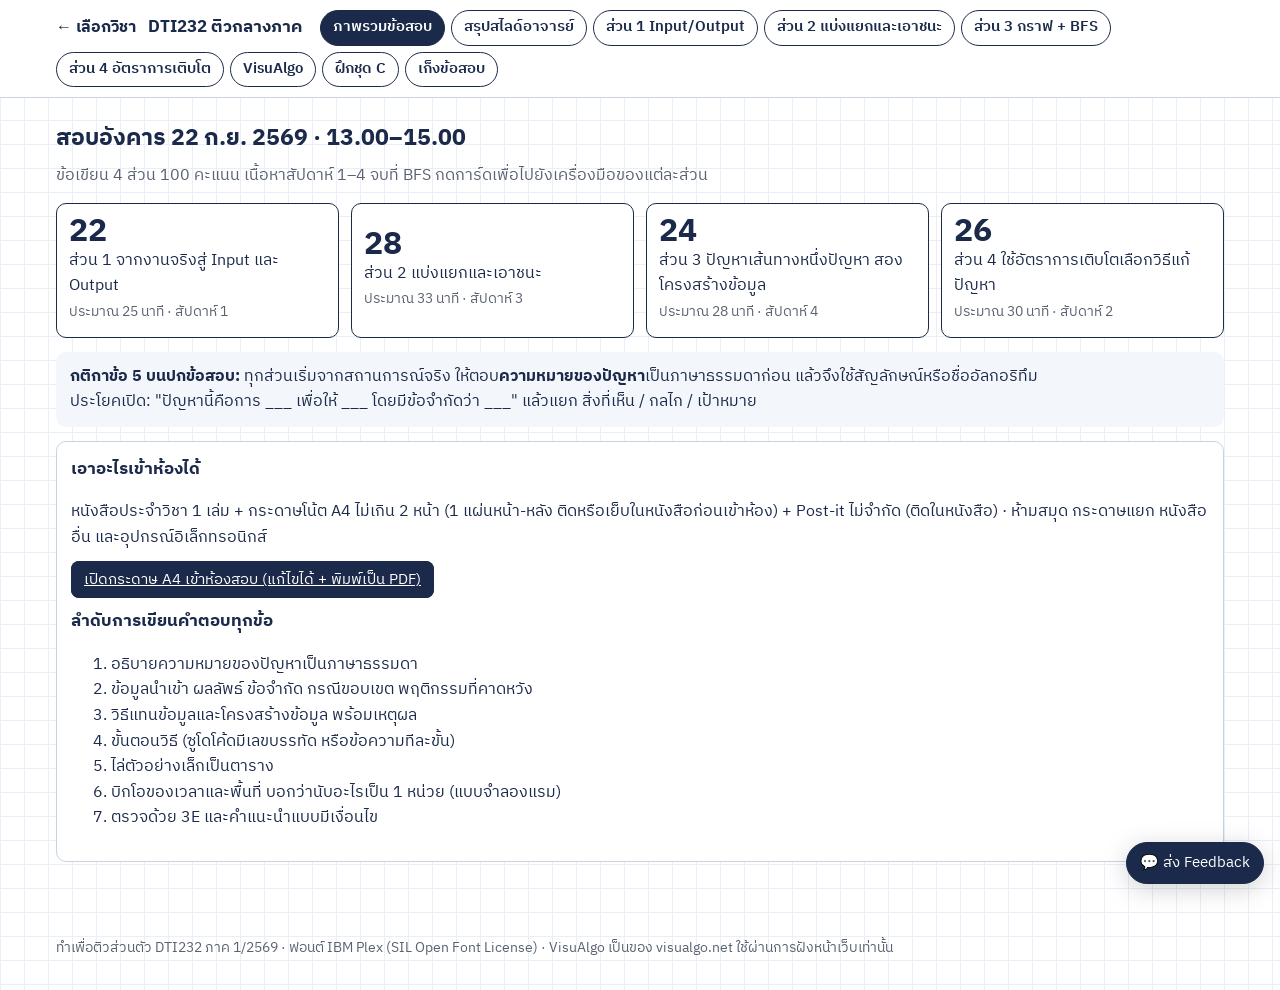
==== commit 3dc310c5: "Fix purple link and missing Feedback button on DTI232 pages dti232/index.html and dti232/a4.html are" ====
--- a/dti232/index.html
+++ b/dti232/index.html
@@ -121,6 +121,12 @@
 .tag{font-size:.8rem;border-radius:999px;padding:1px 8px;border:1px solid var(--line);white-space:nowrap}
 .tag.in{background:color-mix(in srgb,var(--explored) 20%,transparent)}.tag.out{color:var(--graphite)}
 @media (prefers-reduced-motion:reduce){.bar2{transition:none}}
+a{color:inherit}
+.tutor-feedback{position:fixed;right:max(16px,env(safe-area-inset-right));bottom:max(16px,env(safe-area-inset-bottom));z-index:20;filter:drop-shadow(0 5px 12px rgba(0,0,0,.18))}.tutor-feedback .btn{padding:8px 13px;border-radius:999px}
+.feedback-dialog{width:min(560px,calc(100% - 28px));border:1.5px solid var(--ink);border-radius:14px;padding:0;background:var(--paper);color:var(--ink);box-shadow:0 16px 50px rgba(0,0,0,.3)}.feedback-dialog::backdrop{background:rgba(8,15,30,.66)}
+.feedback-dialog form{padding:18px}.feedback-dialog label{display:block;font-weight:600;margin:12px 0}.feedback-dialog select,.feedback-dialog textarea{display:block;width:100%;margin-top:5px;font:inherit;color:var(--ink);background:var(--paper);border:1.5px solid var(--line);border-radius:8px;padding:8px 10px}.feedback-dialog textarea{resize:vertical}
+.feedback-head{display:flex;gap:12px;align-items:flex-start;justify-content:space-between;border-bottom:1px solid var(--line);padding-bottom:10px}.feedback-head b{font-size:1.12rem}.feedback-head p{font-size:.9rem;color:var(--graphite);margin:2px 0}.feedback-close{border:0;background:transparent;color:var(--ink);font:400 1.8rem/1 var(--sans);cursor:pointer}.feedback-privacy{font-size:.82rem;color:var(--graphite)}.feedback-actions{display:flex;justify-content:flex-end;gap:8px;margin-top:12px}.feedback-status{min-height:1.5em;color:var(--explored);font-size:.9rem}.feedback-status b{color:var(--warn)}
+@media print{.tutor-feedback,.feedback-dialog{display:none!important}}
 </style>
 </head>
 <body>
